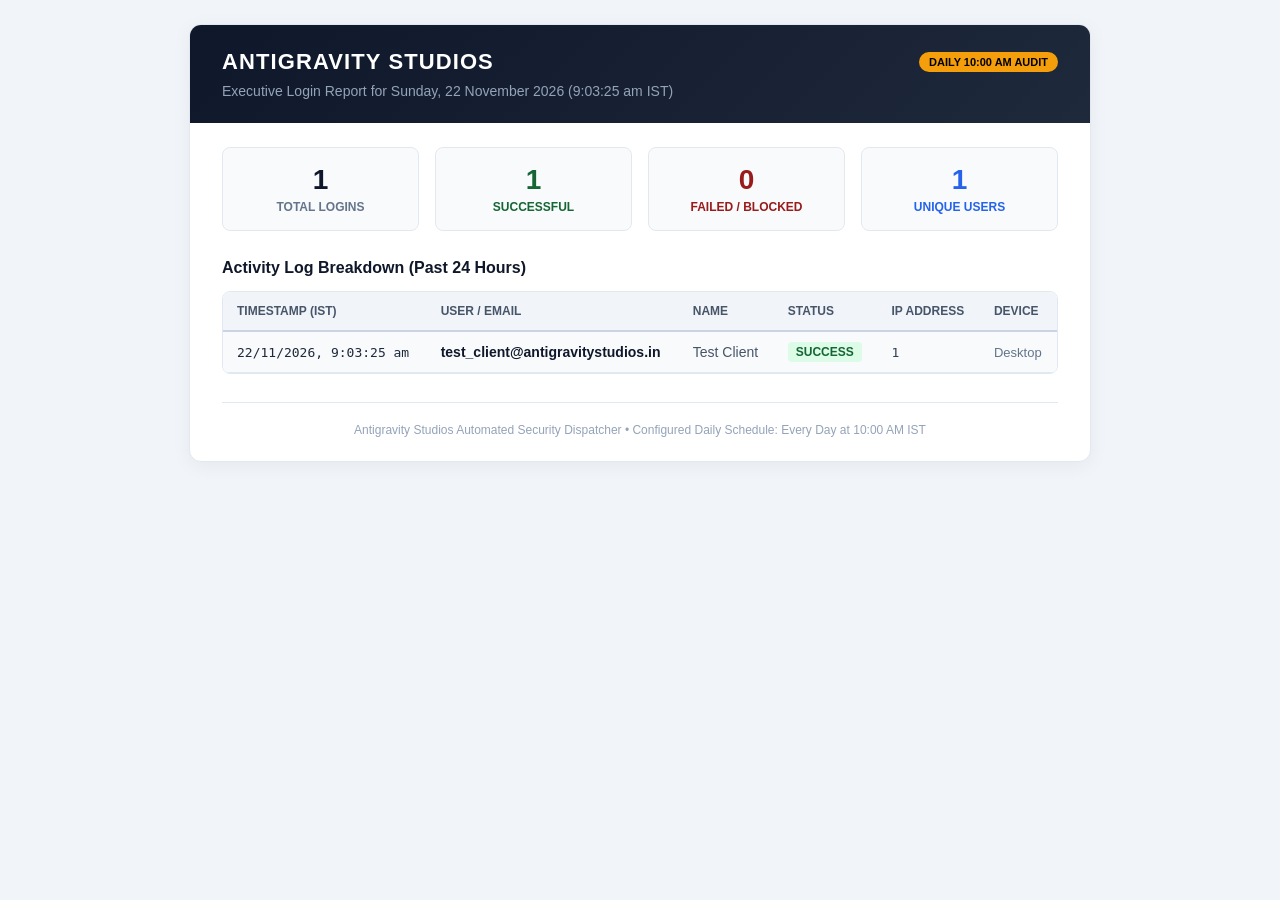
==== data/dispatched_reports/daily_report_2026-11-22.html @ 2dd3b9cd "feat(white-marble): remove Earth 3D, implement White Marble luxury theme, Outside Login Gatekeeper, " ====
<!DOCTYPE html>
<html>
<head>
  <meta charset="utf-8">
  <title>Antigravity Studios - Daily 10:00 AM Login Report</title>
</head>
<body style="font-family: -apple-system, BlinkMacSystemFont, 'Segoe UI', Roboto, sans-serif; background: #f1f5f9; margin: 0; padding: 24px; color: #1e293b;">
  <div style="max-width: 900px; margin: 0 auto; background: #ffffff; border-radius: 12px; border: 1px solid #e2e8f0; overflow: hidden; box-shadow: 0 4px 20px rgba(0,0,0,0.05);">
    <div style="background: linear-gradient(135deg, #0f172a 0%, #1e293b 100%); padding: 24px 32px; color: #ffffff;">
      <div style="display: flex; justify-content: space-between; align-items: center;">
        <h1 style="margin: 0; font-size: 22px; letter-spacing: 0.05em; font-weight: 800;">ANTIGRAVITY STUDIOS</h1>
        <span style="background: #f59e0b; color: #000; font-size: 11px; font-weight: 800; padding: 4px 10px; border-radius: 20px; text-transform: uppercase;">Daily 10:00 AM Audit</span>
      </div>
      <p style="margin: 8px 0 0; color: #94a3b8; font-size: 14px;">Executive Login Report for Sunday, 22 November 2026 (9:03:25 am IST)</p>
    </div>

    <div style="padding: 24px 32px;">
      <!-- Key Metrics Cards -->
      <div style="display: grid; grid-template-columns: repeat(4, 1fr); gap: 16px; margin-bottom: 28px;">
        <div style="background: #f8fafc; border: 1px solid #e2e8f0; border-radius: 8px; padding: 16px; text-align: center;">
          <div style="font-size: 28px; font-weight: 800; color: #0f172a;">1</div>
          <div style="font-size: 12px; color: #64748b; text-transform: uppercase; font-weight: 600; margin-top: 4px;">Total Logins</div>
        </div>
        <div style="background: #f8fafc; border: 1px solid #e2e8f0; border-radius: 8px; padding: 16px; text-align: center;">
          <div style="font-size: 28px; font-weight: 800; color: #166534;">1</div>
          <div style="font-size: 12px; color: #166534; text-transform: uppercase; font-weight: 600; margin-top: 4px;">Successful</div>
        </div>
        <div style="background: #f8fafc; border: 1px solid #e2e8f0; border-radius: 8px; padding: 16px; text-align: center;">
          <div style="font-size: 28px; font-weight: 800; color: #991b1b;">0</div>
          <div style="font-size: 12px; color: #991b1b; text-transform: uppercase; font-weight: 600; margin-top: 4px;">Failed / Blocked</div>
        </div>
        <div style="background: #f8fafc; border: 1px solid #e2e8f0; border-radius: 8px; padding: 16px; text-align: center;">
          <div style="font-size: 28px; font-weight: 800; color: #2563eb;">1</div>
          <div style="font-size: 12px; color: #2563eb; text-transform: uppercase; font-weight: 600; margin-top: 4px;">Unique Users</div>
        </div>
      </div>

      <!-- Log Breakdown Table -->
      <h3 style="font-size: 16px; color: #0f172a; margin: 0 0 14px 0;">Activity Log Breakdown (Past 24 Hours)</h3>
      
      <div style="overflow-x: auto; border: 1px solid #e2e8f0; border-radius: 8px;">
        <table style="width: 100%; border-collapse: collapse; text-align: left; font-size: 14px;">
          <thead>
            <tr style="background: #f1f5f9; border-bottom: 2px solid #cbd5e1; color: #475569; font-size: 12px; text-transform: uppercase;">
              <th style="padding: 12px 14px;">Timestamp (IST)</th>
              <th style="padding: 12px 14px;">User / Email</th>
              <th style="padding: 12px 14px;">Name</th>
              <th style="padding: 12px 14px;">Status</th>
              <th style="padding: 12px 14px;">IP Address</th>
              <th style="padding: 12px 14px;">Device</th>
            </tr>
          </thead>
          <tbody>
            
    <tr style="background: #f8fafc; border-bottom: 1px solid #e2e8f0;">
      <td style="padding: 10px 14px; font-family: monospace; font-size: 13px;">22/11/2026, 9:03:25 am</td>
      <td style="padding: 10px 14px; font-weight: 600; color: #0f172a;">test_client@antigravitystudios.in</td>
      <td style="padding: 10px 14px; color: #475569;">Test Client</td>
      <td style="padding: 10px 14px; text-transform: uppercase; font-size: 12px; font-weight: 700;">
        <span style="display: inline-block; padding: 3px 8px; border-radius: 4px; background: #dcfce7; color: #166534;">
          SUCCESS
        </span>
      </td>
      <td style="padding: 10px 14px; font-family: monospace; font-size: 13px; color: #334155;">1</td>
      <td style="padding: 10px 14px; color: #64748b; font-size: 13px;">Desktop</td>
    </tr>
  
          </tbody>
        </table>
      </div>

      <div style="margin-top: 28px; padding-top: 20px; border-top: 1px solid #e2e8f0; font-size: 12px; color: #94a3b8; text-align: center;">
        Antigravity Studios Automated Security Dispatcher &bull; Configured Daily Schedule: Every Day at 10:00 AM IST
      </div>
    </div>
  </div>
</body>
</html>
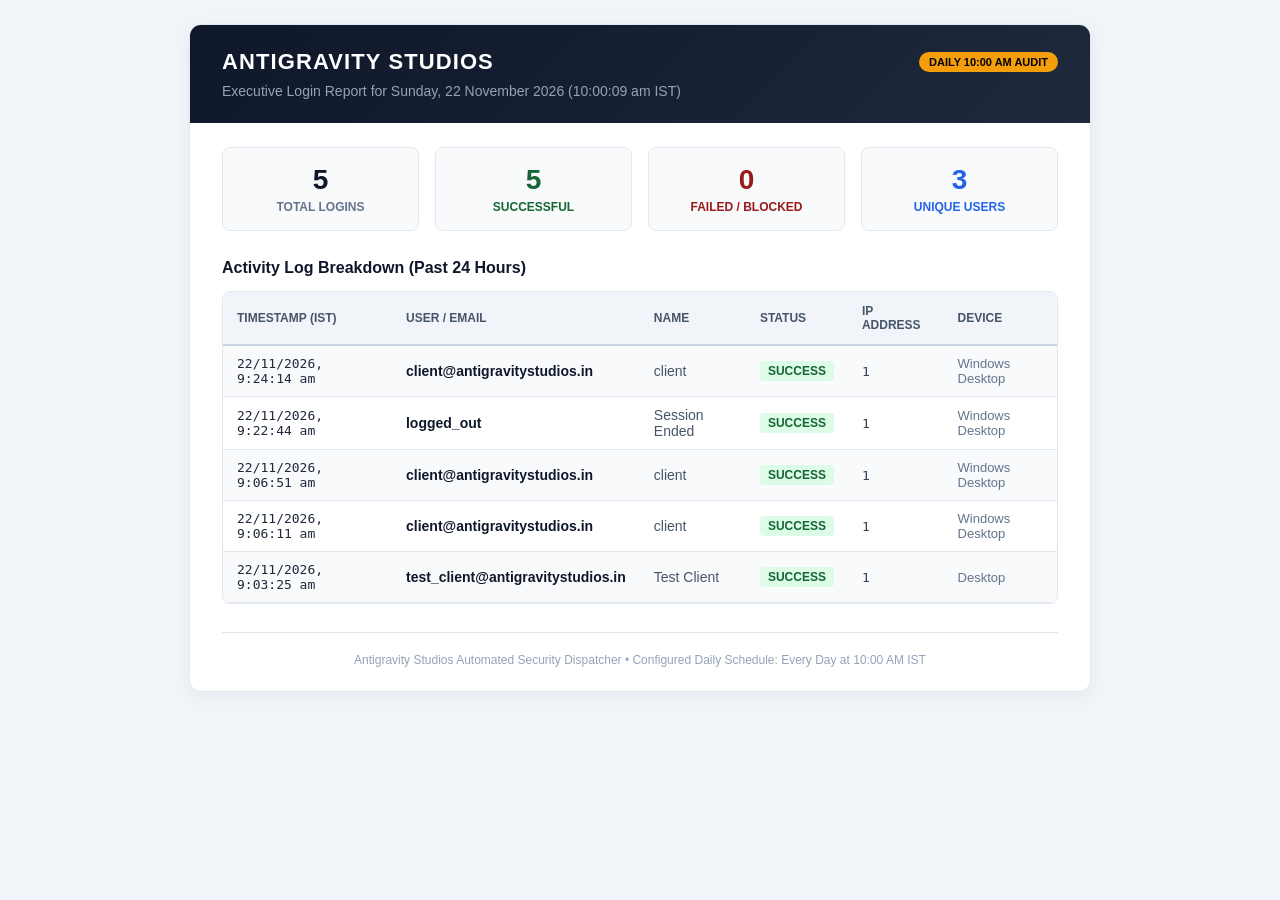
==== commit 08059134: "fix(layout): fix header fixed positioning, remove blank top gap, and purge temporary mascot badges" ====
--- a/data/dispatched_reports/daily_report_2026-11-22.html
+++ b/data/dispatched_reports/daily_report_2026-11-22.html
@@ -12,18 +12,18 @@
         <h1 style="margin: 0; font-size: 22px; letter-spacing: 0.05em; font-weight: 800;">ANTIGRAVITY STUDIOS</h1>
         <span style="background: #f59e0b; color: #000; font-size: 11px; font-weight: 800; padding: 4px 10px; border-radius: 20px; text-transform: uppercase;">Daily 10:00 AM Audit</span>
       </div>
-      <p style="margin: 8px 0 0; color: #94a3b8; font-size: 14px;">Executive Login Report for Sunday, 22 November 2026 (9:03:25 am IST)</p>
+      <p style="margin: 8px 0 0; color: #94a3b8; font-size: 14px;">Executive Login Report for Sunday, 22 November 2026 (10:00:09 am IST)</p>
     </div>
 
     <div style="padding: 24px 32px;">
       <!-- Key Metrics Cards -->
       <div style="display: grid; grid-template-columns: repeat(4, 1fr); gap: 16px; margin-bottom: 28px;">
         <div style="background: #f8fafc; border: 1px solid #e2e8f0; border-radius: 8px; padding: 16px; text-align: center;">
-          <div style="font-size: 28px; font-weight: 800; color: #0f172a;">1</div>
+          <div style="font-size: 28px; font-weight: 800; color: #0f172a;">5</div>
           <div style="font-size: 12px; color: #64748b; text-transform: uppercase; font-weight: 600; margin-top: 4px;">Total Logins</div>
         </div>
         <div style="background: #f8fafc; border: 1px solid #e2e8f0; border-radius: 8px; padding: 16px; text-align: center;">
-          <div style="font-size: 28px; font-weight: 800; color: #166534;">1</div>
+          <div style="font-size: 28px; font-weight: 800; color: #166534;">5</div>
           <div style="font-size: 12px; color: #166534; text-transform: uppercase; font-weight: 600; margin-top: 4px;">Successful</div>
         </div>
         <div style="background: #f8fafc; border: 1px solid #e2e8f0; border-radius: 8px; padding: 16px; text-align: center;">
@@ -31,7 +31,7 @@
           <div style="font-size: 12px; color: #991b1b; text-transform: uppercase; font-weight: 600; margin-top: 4px;">Failed / Blocked</div>
         </div>
         <div style="background: #f8fafc; border: 1px solid #e2e8f0; border-radius: 8px; padding: 16px; text-align: center;">
-          <div style="font-size: 28px; font-weight: 800; color: #2563eb;">1</div>
+          <div style="font-size: 28px; font-weight: 800; color: #2563eb;">3</div>
           <div style="font-size: 12px; color: #2563eb; text-transform: uppercase; font-weight: 600; margin-top: 4px;">Unique Users</div>
         </div>
       </div>
@@ -53,6 +53,58 @@
           </thead>
           <tbody>
             
+    <tr style="background: #f8fafc; border-bottom: 1px solid #e2e8f0;">
+      <td style="padding: 10px 14px; font-family: monospace; font-size: 13px;">22/11/2026, 9:24:14 am</td>
+      <td style="padding: 10px 14px; font-weight: 600; color: #0f172a;">client@antigravitystudios.in</td>
+      <td style="padding: 10px 14px; color: #475569;">client</td>
+      <td style="padding: 10px 14px; text-transform: uppercase; font-size: 12px; font-weight: 700;">
+        <span style="display: inline-block; padding: 3px 8px; border-radius: 4px; background: #dcfce7; color: #166534;">
+          SUCCESS
+        </span>
+      </td>
+      <td style="padding: 10px 14px; font-family: monospace; font-size: 13px; color: #334155;">1</td>
+      <td style="padding: 10px 14px; color: #64748b; font-size: 13px;">Windows Desktop</td>
+    </tr>
+  
+    <tr style="background: #ffffff; border-bottom: 1px solid #e2e8f0;">
+      <td style="padding: 10px 14px; font-family: monospace; font-size: 13px;">22/11/2026, 9:22:44 am</td>
+      <td style="padding: 10px 14px; font-weight: 600; color: #0f172a;">logged_out</td>
+      <td style="padding: 10px 14px; color: #475569;">Session Ended</td>
+      <td style="padding: 10px 14px; text-transform: uppercase; font-size: 12px; font-weight: 700;">
+        <span style="display: inline-block; padding: 3px 8px; border-radius: 4px; background: #dcfce7; color: #166534;">
+          SUCCESS
+        </span>
+      </td>
+      <td style="padding: 10px 14px; font-family: monospace; font-size: 13px; color: #334155;">1</td>
+      <td style="padding: 10px 14px; color: #64748b; font-size: 13px;">Windows Desktop</td>
+    </tr>
+  
+    <tr style="background: #f8fafc; border-bottom: 1px solid #e2e8f0;">
+      <td style="padding: 10px 14px; font-family: monospace; font-size: 13px;">22/11/2026, 9:06:51 am</td>
+      <td style="padding: 10px 14px; font-weight: 600; color: #0f172a;">client@antigravitystudios.in</td>
+      <td style="padding: 10px 14px; color: #475569;">client</td>
+      <td style="padding: 10px 14px; text-transform: uppercase; font-size: 12px; font-weight: 700;">
+        <span style="display: inline-block; padding: 3px 8px; border-radius: 4px; background: #dcfce7; color: #166534;">
+          SUCCESS
+        </span>
+      </td>
+      <td style="padding: 10px 14px; font-family: monospace; font-size: 13px; color: #334155;">1</td>
+      <td style="padding: 10px 14px; color: #64748b; font-size: 13px;">Windows Desktop</td>
+    </tr>
+  
+    <tr style="background: #ffffff; border-bottom: 1px solid #e2e8f0;">
+      <td style="padding: 10px 14px; font-family: monospace; font-size: 13px;">22/11/2026, 9:06:11 am</td>
+      <td style="padding: 10px 14px; font-weight: 600; color: #0f172a;">client@antigravitystudios.in</td>
+      <td style="padding: 10px 14px; color: #475569;">client</td>
+      <td style="padding: 10px 14px; text-transform: uppercase; font-size: 12px; font-weight: 700;">
+        <span style="display: inline-block; padding: 3px 8px; border-radius: 4px; background: #dcfce7; color: #166534;">
+          SUCCESS
+        </span>
+      </td>
+      <td style="padding: 10px 14px; font-family: monospace; font-size: 13px; color: #334155;">1</td>
+      <td style="padding: 10px 14px; color: #64748b; font-size: 13px;">Windows Desktop</td>
+    </tr>
+  
     <tr style="background: #f8fafc; border-bottom: 1px solid #e2e8f0;">
       <td style="padding: 10px 14px; font-family: monospace; font-size: 13px;">22/11/2026, 9:03:25 am</td>
       <td style="padding: 10px 14px; font-weight: 600; color: #0f172a;">test_client@antigravitystudios.in</td>
